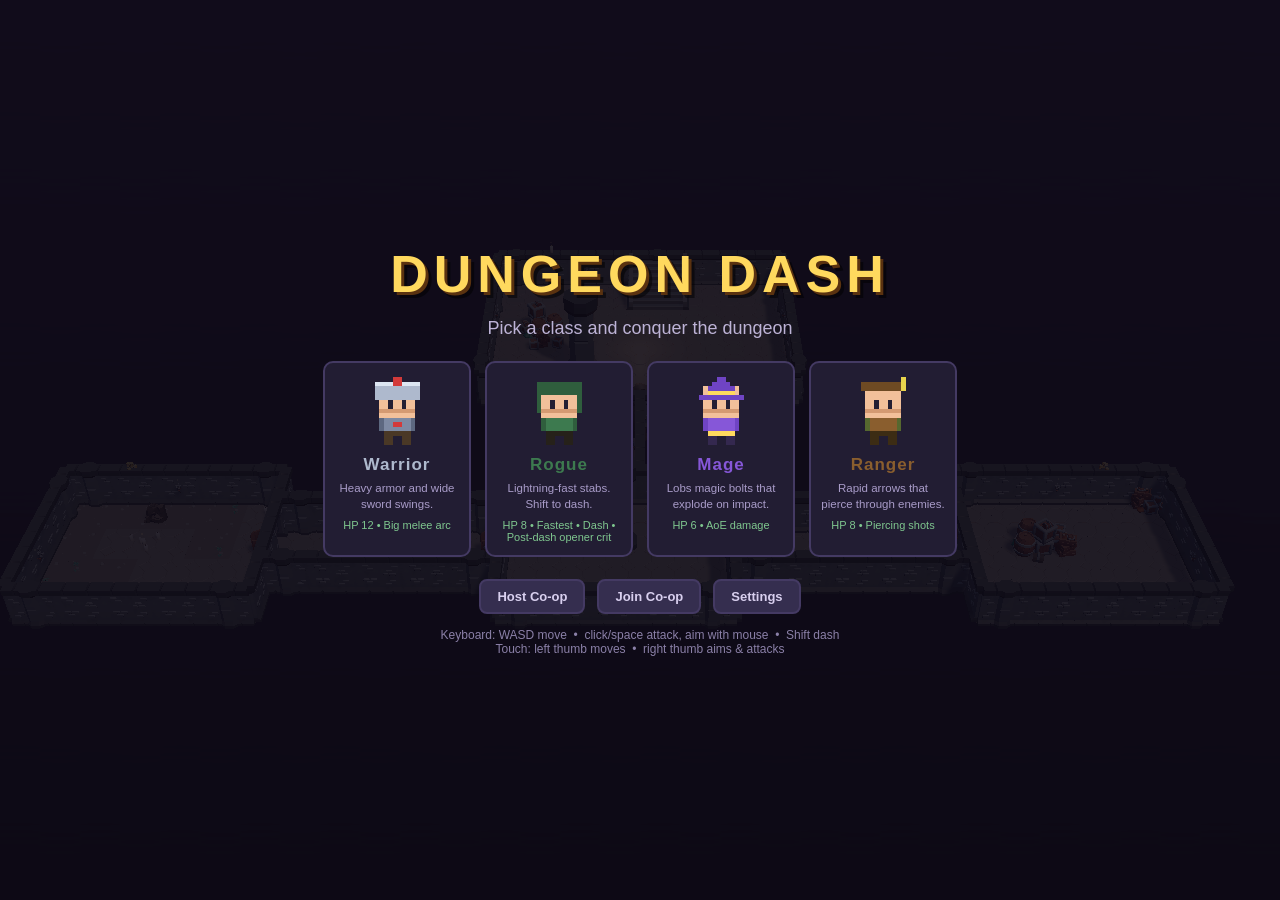
==== index.html @ c7dde2b9 "deploy: 4e2b95966d260692481fb67bce771318f95f78bc" ====
<!DOCTYPE html>
<html lang="en">
<head>
  <meta charset="UTF-8">
  <meta name="viewport" content="width=device-width, initial-scale=1.0, maximum-scale=1.0, user-scalable=no, viewport-fit=cover">
  <meta name="mobile-web-app-capable" content="yes">
  <title>Dungeon Dash</title>
  <link rel="stylesheet" href="css/style.css">
</head>
<body>
  <div id="wrap">
    <!-- 3D dungeon layer; sits behind #game, the transparent screen-space
         overlay canvas (HUD, damage numbers, map screen). -->
    <canvas id="game3d"></canvas>
    <canvas id="game" width="960" height="576"></canvas>

    <div id="menu" class="overlay">
      <h1>DUNGEON&nbsp;DASH</h1>
      <p class="tagline">Pick a class and conquer the dungeon</p>
      <button id="btn-continue" class="continue-btn hidden"></button>
      <div id="class-cards"></div>
      <p id="menu-mode-hint" class="hint hidden"></p>
      <div class="coop-row">
        <button id="btn-host" class="small-btn">Host Co-op</button>
        <button id="btn-join" class="small-btn">Join Co-op</button>
        <button id="btn-menu-settings" class="small-btn">Settings</button>
      </div>
      <p class="hint">Keyboard: WASD move &nbsp;&bull;&nbsp; click/space attack, aim with mouse &nbsp;&bull;&nbsp; Shift dash<br>
      Touch: left thumb moves &nbsp;&bull;&nbsp; right thumb aims &amp; attacks</p>
    </div>

    <div id="onboarding" class="overlay hidden">
      <h1 class="small">HOW TO PLAY</h1>
      <p id="ob-line1" class="tagline"></p>
      <p id="ob-line2" class="tagline"></p>
      <p id="ob-line3" class="tagline"></p>
      <p id="ob-line4" class="tagline"></p>
      <div class="buttons">
        <button id="btn-onboarding-done">Let's Go</button>
      </div>
    </div>

    <div id="lobby" class="overlay hidden">
      <h1 class="small">CO-OP</h1>
      <p id="lobby-status" class="tagline"></p>
      <div id="lobby-out" class="code-wrap hidden">
        <div id="room-code"></div>
      </div>
      <div id="lobby-in" class="code-wrap hidden">
        <input id="code-in" maxlength="8" autocomplete="off" autocapitalize="characters" placeholder="ROOM CODE">
        <button id="btn-accept" class="small-btn">Join</button>
      </div>
      <button id="btn-lobby-back" class="small-btn back">Back</button>
    </div>

    <div id="levelup" class="overlay hidden">
      <h1 class="small">LEVEL UP!</h1>
      <p class="tagline">Choose an upgrade (or press 1 / 2 / 3)</p>
      <div id="upgrade-cards"></div>
    </div>

    <div id="result" class="overlay hidden">
      <h1 id="result-title"></h1>
      <p id="result-stats"></p>
      <div class="buttons">
        <button id="btn-again">Play Again</button>
        <button id="btn-class">World Map</button>
      </div>
      <p class="hint">Enter: play again &nbsp;&bull;&nbsp; Esc: world map</p>
    </div>

    <div id="hub" class="overlay hidden">
      <div id="hub-header">
        <img id="hub-portrait" alt="hero">
        <div>
          <div id="hub-hero-name"></div>
          <div id="hub-hero-meta"></div>
        </div>
      </div>
      <div id="hub-xp-wrap">
        <div id="hub-xp-bg"><div id="hub-xp-fill"></div></div>
        <div id="hub-xp-label"></div>
      </div>
      <div id="hub-body">
        <div id="hub-left">
          <div class="inv-slot-label">STATS</div>
          <div id="hub-stats"></div>
          <div class="inv-slot-label" id="hub-attr-hdr">ATTRIBUTES</div>
          <div id="hub-attrs"></div>
        </div>
        <div id="hub-right">
          <div class="inv-slot-label">EQUIPMENT</div>
          <div id="hub-equip-slots"></div>
        </div>
      </div>
      <div class="buttons">
        <button id="btn-descend">Choose Dungeon</button>
        <button id="btn-switch-class">Switch Class</button>
      </div>
      <button id="btn-hub-continue" class="continue-btn hidden"></button>
      <div class="coop-row">
        <button id="btn-hub-host" class="small-btn">Host Co-op</button>
        <button id="btn-hub-join" class="small-btn">Join Co-op</button>
        <button id="btn-hub-settings" class="small-btn">Settings</button>
      </div>
      <div id="hub-quests-wrap">
        <div class="inv-slot-label">QUESTS</div>
        <div id="hub-quests"></div>
      </div>
      <button id="btn-hub-inventory" class="small-btn">View Bag</button>
      <p class="hint">I &mdash; open bag &nbsp;&bull;&nbsp; Descend to start a run</p>
    </div>


    <div id="raid-warning" class="overlay hidden">
      <h1 class="small" style="color:#ff5252">RAID!</h1>
      <p id="raid-text" class="tagline"></p>
      <div class="buttons">
        <button id="btn-fight-back">Fight Back</button>
        <button id="btn-flee">Flee to Map</button>
      </div>
      <p class="hint">Defend the town, or escape to the world map.</p>
    </div>

    <!-- Shown when the browser drops the WebGL context: the 3D canvas is the
         only gameplay-visible surface, so a lost context leaves a black
         rectangle under a live HUD. The game pauses and asks for a reload. -->
    <div id="webgl-lost" class="overlay hidden">
      <h1 class="small" style="color:#ff5252">DISPLAY LOST</h1>
      <p class="tagline">Your browser reset the 3D graphics context — this happens under memory
        pressure, or after a tab sits in the background a long time. The game has been paused so
        nothing happens off-screen. Reload to keep playing.</p>
      <div class="buttons">
        <button id="btn-webgl-reload">Reload</button>
      </div>
      <p class="hint">Your hero, gold and quest progress are saved.</p>
    </div>

    <div id="stats-overlay" class="overlay hidden">
      <h1 class="small">THE BARKEEP</h1>
      <p id="so-title" class="tagline"></p>
      <div id="so-body">
        <div id="so-col-left">
          <div class="inv-slot-label">STATS</div>
          <div id="so-stats"></div>
          <div id="so-attrs"></div>
        </div>
        <div id="so-col-mid">
          <div class="inv-slot-label">EQUIPMENT</div>
          <div id="so-equip"></div>
        </div>
        <div id="so-col-right">
          <div class="inv-slot-label">BAG</div>
          <div id="so-inv-grid"></div>
        </div>
      </div>
      <button id="btn-stats-close" class="small-btn">Close</button>
    </div>

    <div id="trader" class="overlay hidden">
      <h1 class="small">THE TRADER</h1>
      <p id="tr-gold" class="tagline"></p>
      <div id="tr-body">
        <div id="tr-col-buy">
          <div class="inv-slot-label">FOR SALE</div>
          <div id="tr-shop"></div>
        </div>
        <div id="tr-col-sell">
          <div class="inv-slot-label">YOUR BAG &mdash; SELL FOR GOLD</div>
          <div id="tr-inv"></div>
        </div>
      </div>
      <button id="btn-trader-close" class="small-btn">Close</button>
    </div>

    <div id="questgiver" class="overlay hidden">
      <h1 class="small">QUEST GIVER</h1>
      <p id="qg-sub" class="tagline"></p>
      <div id="qg-body">
        <div id="qg-col-active">
          <div class="inv-slot-label">ACTIVE</div>
          <div id="qg-active"></div>
        </div>
        <div id="qg-col-avail">
          <div class="inv-slot-label">AVAILABLE</div>
          <div id="qg-avail"></div>
        </div>
      </div>
      <button id="btn-quest-close" class="small-btn">Close</button>
    </div>

    <div id="inventory" class="overlay hidden">
      <h1 class="small">INVENTORY</h1>
      <div id="inv-body">
        <div id="inv-equip">
          <div class="inv-slot-wrap">
            <div class="inv-slot-label">WEAPON</div>
            <div class="inv-slot" id="inv-slot-weapon" data-slot="weapon"></div>
          </div>
          <div class="inv-slot-wrap">
            <div class="inv-slot-label">ARMOR</div>
            <div class="inv-slot" id="inv-slot-armor" data-slot="armor"></div>
          </div>
          <div class="inv-slot-wrap">
            <div class="inv-slot-label">TRINKET</div>
            <div class="inv-slot" id="inv-slot-trinket" data-slot="trinket"></div>
          </div>
        </div>
        <div id="inv-grid"></div>
      </div>
      <p class="hint">Click to equip &nbsp;&bull;&nbsp; I or Esc to close</p>
      <button id="btn-inv-close" class="small-btn">Close</button>
    </div>

    <!-- Transient modal, not part of the game.state machine: can be opened
         over menu or hub, so it's placed last in DOM order to always stack
         on top of whatever screen is behind it. -->
    <div id="settings" class="overlay hidden">
      <h1 class="small">SETTINGS</h1>
      <div class="hint">
        <label for="settings-volume">Sound Volume</label><br>
        <input type="range" id="settings-volume" min="0" max="100" step="1">
      </div>
      <button id="btn-settings-close" class="small-btn">Close</button>
    </div>

    <div id="inv-tooltip" class="inv-tooltip hidden"></div>
  </div>

  <!-- Resolves the bare "three" specifier for the 3D renderer module. -->
  <script type="importmap">
  { "imports": { "three": "./js/lib/three/three.module.js" } }
  </script>

  <!-- peerjs is a vendored UMD build that assigns window.Peer; it stays a
       classic script, which the spec guarantees runs before any deferred
       module, so net.js can rely on window.Peer existing. -->
  <script src="js/lib/peerjs.min.js"></script>

  <!-- ?v=4e2b9596 is stamped with the commit SHA at deploy time (pages.yml) so
       each release busts the browser cache; lib/ scripts are pinned + unchanged
       so they stay cacheable across deploys and are deliberately unstamped.
       Load order now lives in the modules' own import graph, not in tag order. -->
  <script type="module" src="js/boot.js?v=4e2b9596"></script>
  <script type="module" src="js/boot3d.js?v=4e2b9596"></script>
</body>
</html>
---- css/style.css ----
* { margin: 0; padding: 0; box-sizing: border-box; }

html, body {
  height: 100%;
  background: #14111c;
  color: #f2ecdd;
  font-family: "Trebuchet MS", Verdana, sans-serif;
  overflow: hidden;
}

body {
  display: flex;
  align-items: center;
  justify-content: center;
}

#wrap {
  position: relative;
  width: 100vw;
  height: 100vh;
  height: 100dvh;
}

#game {
  position: relative;
  z-index: 1;
  width: 100%;
  height: 100%;
  display: block;
  image-rendering: pixelated;
  touch-action: none;
}

/* 3D dungeon layer, behind the (transparent-in-3D-mode) #game canvas. */
#game3d {
  position: absolute;
  inset: 0;
  z-index: 0;
  width: 100%;
  height: 100%;
  display: block;
}

.overlay {
  position: absolute;
  inset: 0;
  /* above #game (z-index 1, which sits above the #game3d WebGL canvas) so the
     transparent game canvas can't intercept clicks on menus/level-up cards */
  z-index: 5;
  display: flex;
  flex-direction: column;
  align-items: center;
  justify-content: center;
  gap: 14px;
  background: rgba(14, 11, 22, 0.88);
  text-align: center;
  overflow-y: auto;
  padding: 16px;
}

.overlay.hidden { display: none; }

/* Content-heavy overlays can exceed the viewport height at ordinary window
   sizes, not just on phones. Top-align unconditionally: centered flex
   content taller than the viewport clips at the top and can't be scrolled
   to, so this is correct at every size, not just a fixed breakpoint, and a
   no-op when content already fits. */
#stats-overlay, #trader, #questgiver, #hub {
  justify-content: flex-start;
}

.overlay h1 {
  font-size: clamp(28px, 6vw, 52px);
  letter-spacing: 6px;
  color: #ffd95e;
  text-shadow: 3px 3px 0 #5a3210, 6px 6px 0 rgba(0, 0, 0, 0.5);
}

.tagline { color: #bdb3d6; font-size: clamp(13px, 1.8vw, 18px); }

#class-cards {
  display: flex;
  gap: 14px;
  flex-wrap: wrap;
  justify-content: center;
  margin: 8px 0;
}

.class-card {
  width: 148px;
  padding: 14px 10px 12px;
  background: #221d33;
  border: 2px solid #443a63;
  border-radius: 10px;
  cursor: pointer;
  transition: transform 0.12s, border-color 0.12s, background 0.12s;
  display: flex;
  flex-direction: column;
  align-items: center;
  gap: 6px;
  font-family: inherit;
  color: inherit;
}

.class-card:hover, .class-card:focus-visible {
  transform: translateY(-5px) scale(1.04);
  border-color: #ffd95e;
  background: #2c2545;
  outline: none;
}

.class-card img {
  width: 72px;
  height: 72px;
  image-rendering: pixelated;
}

.class-card .cname {
  font-size: 17px;
  font-weight: bold;
  letter-spacing: 1px;
}

.class-card .cdesc {
  font-size: 11.5px;
  color: #a99cc9;
  line-height: 1.35;
  min-height: 32px;
}

.class-card .cstats { font-size: 11px; color: #7fc78f; }

.coop-row { display: flex; gap: 12px; }

.small-btn {
  font-family: inherit;
  font-size: 13px;
  font-weight: bold;
  color: #d8cfee;
  background: #352e4f;
  border: 2px solid #443a63;
  border-radius: 8px;
  padding: 8px 16px;
  cursor: pointer;
}
.small-btn:hover { border-color: #ffd95e; color: #ffd95e; }
.small-btn.back { background: transparent; }
.small-btn.hidden { display: none; }

.code-wrap {
  display: flex;
  flex-direction: column;
  align-items: center;
  gap: 8px;
  width: min(440px, 86%);
}
.code-wrap.hidden { display: none; }

#room-code {
  font-size: clamp(36px, 8vw, 64px);
  font-weight: bold;
  letter-spacing: 14px;
  padding: 14px 16px 14px 30px;
  color: #ffd95e;
  background: #16121f;
  border: 2px solid #443a63;
  border-radius: 12px;
  font-family: monospace;
}

#code-in {
  width: 220px;
  text-align: center;
  text-transform: uppercase;
  font-size: 26px;
  font-weight: bold;
  letter-spacing: 8px;
  font-family: monospace;
  background: #16121f;
  color: #f2ecdd;
  border: 2px solid #443a63;
  border-radius: 10px;
  padding: 10px;
}
#code-in:focus { outline: none; border-color: #ffd95e; }

#menu-mode-hint { color: #ffd95e; font-size: 14px; }
#menu-mode-hint.hidden { display: none; }

.continue-btn {
  font-family: inherit;
  font-size: 15px;
  font-weight: bold;
  color: #1c1428;
  background: #7fc78f;
  border: none;
  border-radius: 8px;
  padding: 10px 20px;
  cursor: pointer;
  box-shadow: 0 4px 0 #3f7d4e;
}
.continue-btn:hover { transform: translateY(-2px); }
.continue-btn.hidden { display: none; }

#upgrade-cards { display: flex; gap: 14px; justify-content: center; }

.upgrade-card { width: 168px; padding: 18px 12px; }
.upgrade-card .ckey {
  width: 22px; height: 22px;
  border-radius: 50%;
  background: #443a63;
  color: #ffd95e;
  font-size: 13px;
  font-weight: bold;
  line-height: 22px;
}
.upgrade-card .cname { color: #ffd95e; }

.overlay h1.small { font-size: clamp(22px, 4vw, 36px); }

.hint { font-size: 12px; color: #8b80a8; }

.buttons { display: flex; gap: 14px; }

.buttons button {
  font-family: inherit;
  font-size: 16px;
  font-weight: bold;
  letter-spacing: 1px;
  color: #1c1428;
  background: #ffd95e;
  border: none;
  border-radius: 8px;
  padding: 11px 22px;
  cursor: pointer;
  box-shadow: 0 4px 0 #b08820;
  transition: transform 0.1s;
}

.buttons button:hover { transform: translateY(-2px); }
.buttons button:active { transform: translateY(2px); box-shadow: 0 1px 0 #b08820; }

#btn-class { background: #b9aee0; box-shadow: 0 4px 0 #6c5f97; }

#result-stats { font-size: 17px; color: #d8cfee; line-height: 1.6; }

/* ---- Inventory overlay ---- */
#inv-body {
  display: flex;
  gap: 24px;
  align-items: flex-start;
  flex-wrap: wrap;
  justify-content: center;
  margin: 4px 0 8px;
}

#inv-equip { display: flex; flex-direction: column; gap: 10px; }

.inv-slot-wrap { display: flex; flex-direction: column; align-items: center; gap: 4px; }
.inv-slot-label { font-size: 10px; color: #8b80a8; letter-spacing: 1px; }

.inv-slot, .inv-item {
  width: 56px; height: 56px;
  background: #16121f;
  border: 2px solid #443a63;
  border-radius: 8px;
  display: flex; align-items: center; justify-content: center;
  cursor: pointer; flex-shrink: 0;
}
.inv-slot:hover, .inv-item:hover { border-color: #ffd95e; }
.inv-slot.has-item { border-color: #6b5e96; }
.inv-slot img, .inv-item img { width: 32px; height: 32px; image-rendering: pixelated; }

#inv-grid { display: grid; grid-template-columns: repeat(4, 56px); gap: 8px; }

.rarity-common { border-color: #8b80a8 !important; }
.rarity-rare   { border-color: #4a9bff !important; }
.rarity-epic   { border-color: #c87dff !important; }

.inv-empty { color: #8b80a8; font-size: 13px; grid-column: 1 / -1; padding: 8px 0; }

.inv-tooltip {
  position: fixed;
  background: #1a1626;
  border: 2px solid #443a63;
  border-radius: 8px;
  padding: 10px 14px;
  font-size: 12px;
  color: #d8cfee;
  max-width: 190px;
  z-index: 200;
  pointer-events: none;
  line-height: 1.5;
}
.inv-tooltip.hidden { display: none; }
.inv-tooltip-name { font-weight: bold; font-size: 13px; margin-bottom: 3px; }
.inv-tooltip-rarity { font-size: 10px; color: #8b80a8; margin-bottom: 6px; letter-spacing: 1px; }
.inv-tooltip-stat { line-height: 1.6; }
.inv-tooltip-stat.better { color: #6fce6f; }
.inv-tooltip-stat.worse  { color: #e8484f; }

/* ---- Hero Hub ---- */
#hub-header {
  display: flex;
  align-items: center;
  gap: 16px;
  margin-bottom: 6px;
}

#hub-portrait {
  width: 72px;
  height: 72px;
  image-rendering: pixelated;
  border: 2px solid #443a63;
  border-radius: 10px;
  background: #16121f;
  padding: 6px;
  flex-shrink: 0;
}

#hub-hero-name {
  font-size: 20px;
  font-weight: bold;
  color: #ffd95e;
}

#hub-hero-meta {
  font-size: 12px;
  color: #9b90b8;
  margin-top: 4px;
}

#hub-xp-wrap { width: min(420px, 88vw); margin: 2px 0 4px; }

#hub-xp-bg {
  height: 7px;
  background: #1a1626;
  border-radius: 4px;
  overflow: hidden;
}

#hub-xp-fill {
  height: 100%;
  background: #a06ce8;
  border-radius: 4px;
}

#hub-xp-label {
  font-size: 11px;
  color: #8b80a8;
  text-align: right;
  margin-top: 2px;
}

#hub-body {
  display: flex;
  gap: 24px;
  flex-wrap: wrap;
  justify-content: center;
  align-items: flex-start;
  margin: 6px 0;
  width: min(540px, 94vw);
}

#hub-left, #hub-right {
  display: flex;
  flex-direction: column;
  gap: 6px;
  flex: 1;
  min-width: 180px;
}

#hub-stats { display: flex; flex-direction: column; gap: 3px; }

.hub-stat-row {
  display: flex;
  justify-content: space-between;
  align-items: baseline;
  font-size: 13px;
}

.hub-stat-key { color: #8b80a8; font-size: 11px; }
.hub-stat-val { color: #d8cfee; font-weight: bold; }

#hub-attr-hdr { margin-top: 8px; }
#hub-attrs { display: flex; flex-direction: column; gap: 5px; }

.hub-attr-row {
  display: flex;
  align-items: center;
  gap: 6px;
  font-size: 13px;
}

.hub-attr-name { color: #bdb3d6; min-width: 64px; }
.hub-attr-val  { color: #ffd95e; font-weight: bold; min-width: 20px; text-align: center; }
.hub-attr-desc { color: #9b90b8; font-size: 10px; flex: 1; }

.hub-attr-btn {
  width: 22px;
  height: 22px;
  border-radius: 50%;
  background: #443a63;
  color: #ffd95e;
  font-size: 15px;
  font-weight: bold;
  border: none;
  cursor: pointer;
  font-family: inherit;
  line-height: 22px;
  padding: 0;
  flex-shrink: 0;
  text-align: center;
}
.hub-attr-btn:hover { background: #6b5e96; }

#hub-equip-slots { display: flex; gap: 10px; flex-wrap: wrap; }

#btn-switch-class { background: #b9aee0; box-shadow: 0 4px 0 #6c5f97; }

/* ---- Barkeep stats overlay ---- */
#so-body {
  display: flex;
  gap: 24px;
  flex-wrap: wrap;
  justify-content: center;
  align-items: flex-start;
  margin: 10px 0;
  width: min(720px, 94vw);
}
#so-col-left, #so-col-mid, #so-col-right {
  display: flex;
  flex-direction: column;
  gap: 8px;
  flex: 1;
  min-width: 180px;
}
#so-stats { display: flex; flex-direction: column; gap: 3px; }
#so-attrs { display: flex; flex-direction: column; gap: 5px; margin-top: 6px; }
#so-equip { display: flex; gap: 10px; flex-wrap: wrap; }
#so-inv-grid { display: grid; grid-template-columns: repeat(4, 56px); gap: 8px; }

/* ---- Trader shop ---- */
#tr-body {
  display: flex;
  gap: 24px;
  flex-wrap: wrap;
  justify-content: center;
  align-items: flex-start;
  margin: 10px 0;
  width: min(680px, 94vw);
}
#tr-col-buy, #tr-col-sell { display: flex; flex-direction: column; gap: 8px; flex: 1; min-width: 240px; }
#tr-shop, #tr-inv { display: flex; flex-direction: column; gap: 6px; }
.shop-row {
  display: flex; align-items: center; gap: 10px;
  background: #16121f; border: 2px solid #443a63; border-radius: 8px; padding: 6px 8px;
}
.shop-row.rarity-common { border-color: #8b80a8; }
.shop-row.rarity-rare   { border-color: #4a9bff; }
.shop-row.rarity-epic   { border-color: #c87dff; }
.shop-row img { width: 32px; height: 32px; image-rendering: pixelated; flex-shrink: 0; }
.shop-name { flex: 1; font-size: 12px; color: #d8cfee; text-align: left; }
.shop-price { font-size: 12px; color: #ffd14a; min-width: 42px; text-align: right; }
.shop-btn {
  font-family: inherit; border: none; border-radius: 6px; padding: 5px 10px;
  font-size: 12px; font-weight: bold; cursor: pointer; background: #6fce6f; color: #0e1b24;
}
.shop-btn:hover { filter: brightness(1.1); }
.shop-btn:disabled { background: #3a4a3a; color: #7a8a7a; cursor: not-allowed; }
.shop-btn.sell { background: #e8c84a; }
.shop-btn.danger { background: #e8484f; color: #fff; }
.shop-empty { color: #8b80a8; font-size: 13px; padding: 8px 0; }

/* ---- Quest Giver ---- */
#qg-body {
  display: flex;
  gap: 24px;
  flex-wrap: wrap;
  justify-content: center;
  align-items: flex-start;
  margin: 10px 0;
  width: min(680px, 94vw);
}
#qg-col-active, #qg-col-avail { display: flex; flex-direction: column; gap: 8px; flex: 1; min-width: 240px; }
#qg-active, #qg-avail { display: flex; flex-direction: column; gap: 8px; }
.quest-card { background: #16121f; border: 2px solid #443a63; border-radius: 8px; padding: 8px 10px; text-align: left; }
.quest-card .q-title { font-size: 13px; font-weight: bold; color: #ffd95e; }
.quest-card .q-desc { font-size: 11px; color: #bdb3d6; margin: 2px 0 4px; }
.quest-card .q-reward { font-size: 11px; color: #ffd14a; }
.q-bar-bg { height: 6px; background: #1a1626; border-radius: 3px; overflow: hidden; margin: 5px 0; }
.q-bar-fill { height: 100%; background: #6fce6f; }
.q-actions { margin-top: 6px; }

@media (max-width: 720px) {
  #so-body {
    flex-direction: column;
    flex-wrap: nowrap;
    width: 94vw;
  }
  #so-col-left, #so-col-mid, #so-col-right { width: 100%; min-width: 0; }
  #so-inv-grid { grid-template-columns: repeat(auto-fill, 48px); justify-content: center; }
  #stats-overlay .inv-slot, #stats-overlay .inv-item { width: 48px; height: 48px; }

  #tr-body { flex-direction: column; flex-wrap: nowrap; width: 94vw; }
  #tr-col-buy, #tr-col-sell { width: 100%; min-width: 0; }

  #qg-body { flex-direction: column; flex-wrap: nowrap; width: 94vw; }
  #qg-col-active, #qg-col-avail { width: 100%; min-width: 0; }
}

/* Hub quest log */
#hub-quests-wrap { width: min(420px, 88vw); }
#hub-quests { display: flex; flex-direction: column; gap: 8px; margin-top: 4px; }

.hub-quest-row {
  background: #16121f;
  border: 1px solid #2e2845;
  border-radius: 8px;
  padding: 8px 10px;
}
.hub-quest-title { font-size: 13px; font-weight: bold; color: #ffd95e; margin-bottom: 2px; }
.hub-quest-desc  { font-size: 11px; color: #9b90b8; margin-bottom: 4px; }
.hub-quest-reward { font-size: 10px; color: #9b90b8; margin-top: 3px; }

.hub-quest-bar-bg {
  height: 5px;
  background: #2e2845;
  border-radius: 3px;
  overflow: hidden;
}
.hub-quest-bar-fill {
  height: 100%;
  background: #ffd95e;
  border-radius: 3px;
}
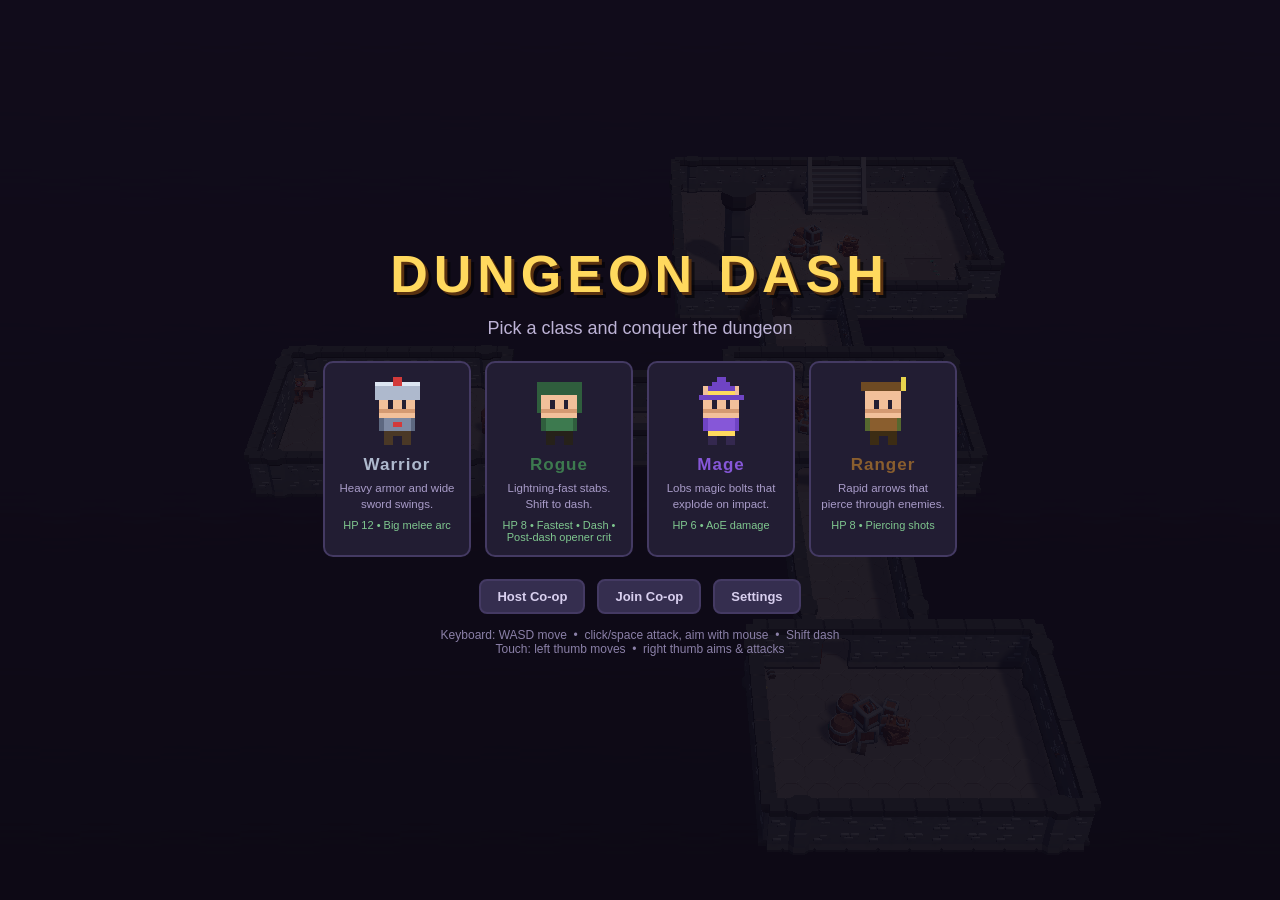
==== commit 7b31fcda: "deploy: 428b9b89934fccb1e18f4213278924076cb11e1b" ====
--- a/index.html
+++ b/index.html
@@ -237,11 +237,11 @@
        module, so net.js can rely on window.Peer existing. -->
   <script src="js/lib/peerjs.min.js"></script>
 
-  <!-- ?v=4e2b9596 is stamped with the commit SHA at deploy time (pages.yml) so
+  <!-- ?v=428b9b89 is stamped with the commit SHA at deploy time (pages.yml) so
        each release busts the browser cache; lib/ scripts are pinned + unchanged
        so they stay cacheable across deploys and are deliberately unstamped.
        Load order now lives in the modules' own import graph, not in tag order. -->
-  <script type="module" src="js/boot.js?v=4e2b9596"></script>
-  <script type="module" src="js/boot3d.js?v=4e2b9596"></script>
+  <script type="module" src="js/boot.js?v=428b9b89"></script>
+  <script type="module" src="js/boot3d.js?v=428b9b89"></script>
 </body>
 </html>
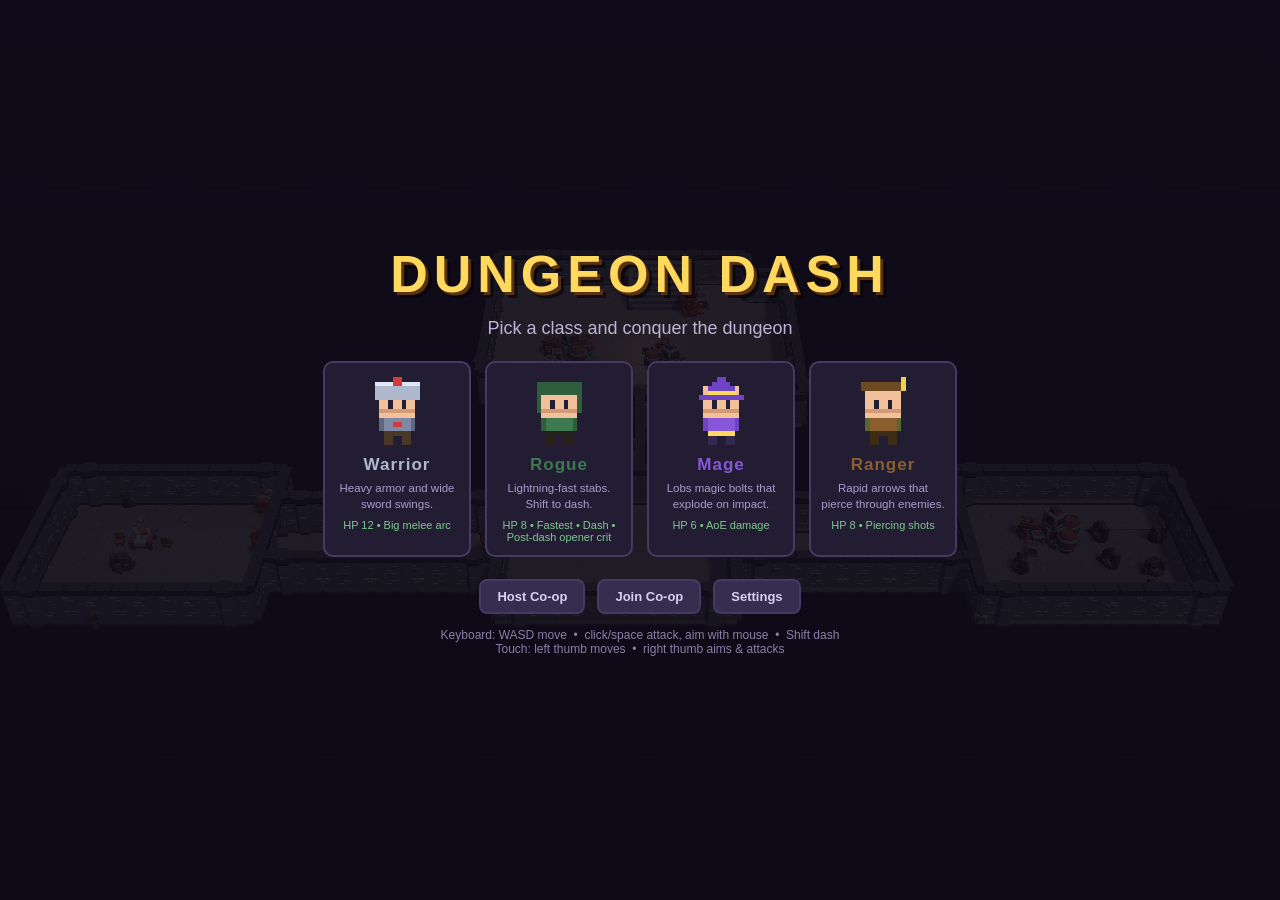
==== commit f2e4a613: "Fix NPC greeting toasts: invisible behind their own overlay qa's Phase 4 verification pass found the" ====
--- a/index.html
+++ b/index.html
@@ -13,6 +13,12 @@
          overlay canvas (HUD, damage numbers, map screen). -->
     <canvas id="game3d"></canvas>
     <canvas id="game" width="960" height="576"></canvas>
+
+    <!-- NPC greeting, shown once per NPC per session on first interact. Lives
+         above every .overlay (z-index 5) so it's still legible the instant an
+         NPC's stats/shop/quest overlay covers the world canvas underneath it -
+         see js/town.js's npcGreetToast(). -->
+    <div id="npc-greet-toast" class="npc-greet hidden"></div>
 
     <div id="menu" class="overlay">
       <h1>DUNGEON&nbsp;DASH</h1>
@@ -237,11 +243,11 @@
        module, so net.js can rely on window.Peer existing. -->
   <script src="js/lib/peerjs.min.js"></script>
 
-  <!-- ?v=428b9b89 is stamped with the commit SHA at deploy time (pages.yml) so
+  <!-- ?v=__BUILD__ is stamped with the commit SHA at deploy time (pages.yml) so
        each release busts the browser cache; lib/ scripts are pinned + unchanged
        so they stay cacheable across deploys and are deliberately unstamped.
        Load order now lives in the modules' own import graph, not in tag order. -->
-  <script type="module" src="js/boot.js?v=428b9b89"></script>
-  <script type="module" src="js/boot3d.js?v=428b9b89"></script>
+  <script type="module" src="js/boot.js?v=__BUILD__"></script>
+  <script type="module" src="js/boot3d.js?v=__BUILD__"></script>
 </body>
 </html>
--- a/css/style.css
+++ b/css/style.css
@@ -298,6 +298,32 @@
 .inv-tooltip-stat { line-height: 1.6; }
 .inv-tooltip-stat.better { color: #6fce6f; }
 .inv-tooltip-stat.worse  { color: #e8484f; }
+
+/* NPC greeting toast (js/town.js's npcGreetToast()). Fixed + above every
+   .overlay (z-index 5) and .inv-tooltip (200) so it stays legible the instant
+   an NPC's stats/shop/quest overlay opens over the world canvas underneath -
+   the overlay's own opacity would otherwise bury a canvas-drawn toast. */
+.npc-greet {
+  position: fixed;
+  left: 50%;
+  top: 10%;
+  transform: translate(-50%, -8px);
+  max-width: min(480px, 84vw);
+  background: #1a1626;
+  border: 2px solid #443a63;
+  border-radius: 8px;
+  padding: 10px 18px;
+  font-size: 14px;
+  color: #d8cfee;
+  text-align: center;
+  line-height: 1.5;
+  z-index: 250;
+  pointer-events: none;
+  opacity: 0;
+  transition: opacity 0.25s ease, transform 0.25s ease;
+}
+.npc-greet.hidden { display: none; }
+.npc-greet.visible { opacity: 1; transform: translate(-50%, 0); }
 
 /* ---- Hero Hub ---- */
 #hub-header {
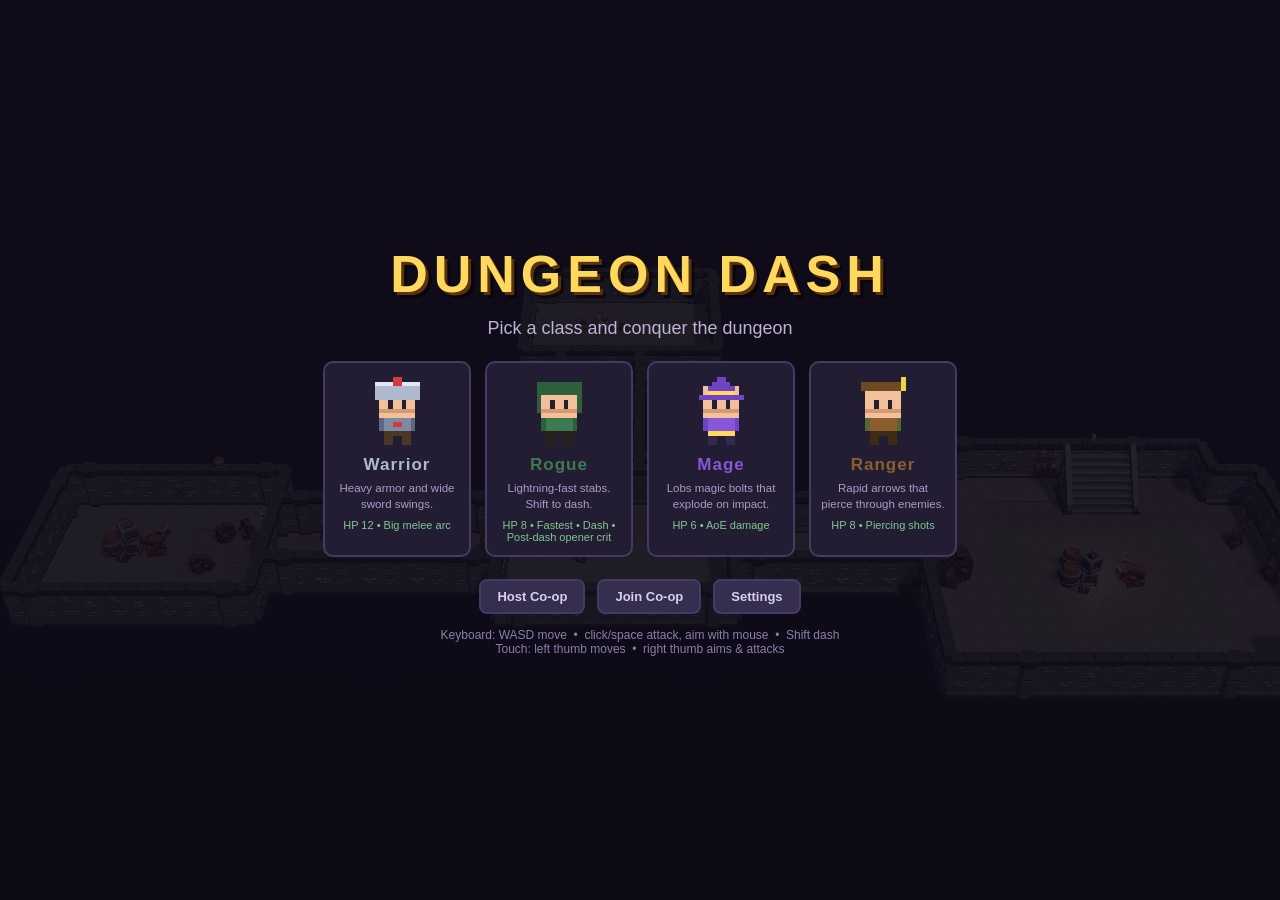
==== commit c3c341fe: "deploy: f2e4a6136107aedb1bed714c3277a60ffd9de32a" ====
--- a/index.html
+++ b/index.html
@@ -243,11 +243,11 @@
        module, so net.js can rely on window.Peer existing. -->
   <script src="js/lib/peerjs.min.js"></script>
 
-  <!-- ?v=__BUILD__ is stamped with the commit SHA at deploy time (pages.yml) so
+  <!-- ?v=f2e4a613 is stamped with the commit SHA at deploy time (pages.yml) so
        each release busts the browser cache; lib/ scripts are pinned + unchanged
        so they stay cacheable across deploys and are deliberately unstamped.
        Load order now lives in the modules' own import graph, not in tag order. -->
-  <script type="module" src="js/boot.js?v=__BUILD__"></script>
-  <script type="module" src="js/boot3d.js?v=__BUILD__"></script>
+  <script type="module" src="js/boot.js?v=f2e4a613"></script>
+  <script type="module" src="js/boot3d.js?v=f2e4a613"></script>
 </body>
 </html>
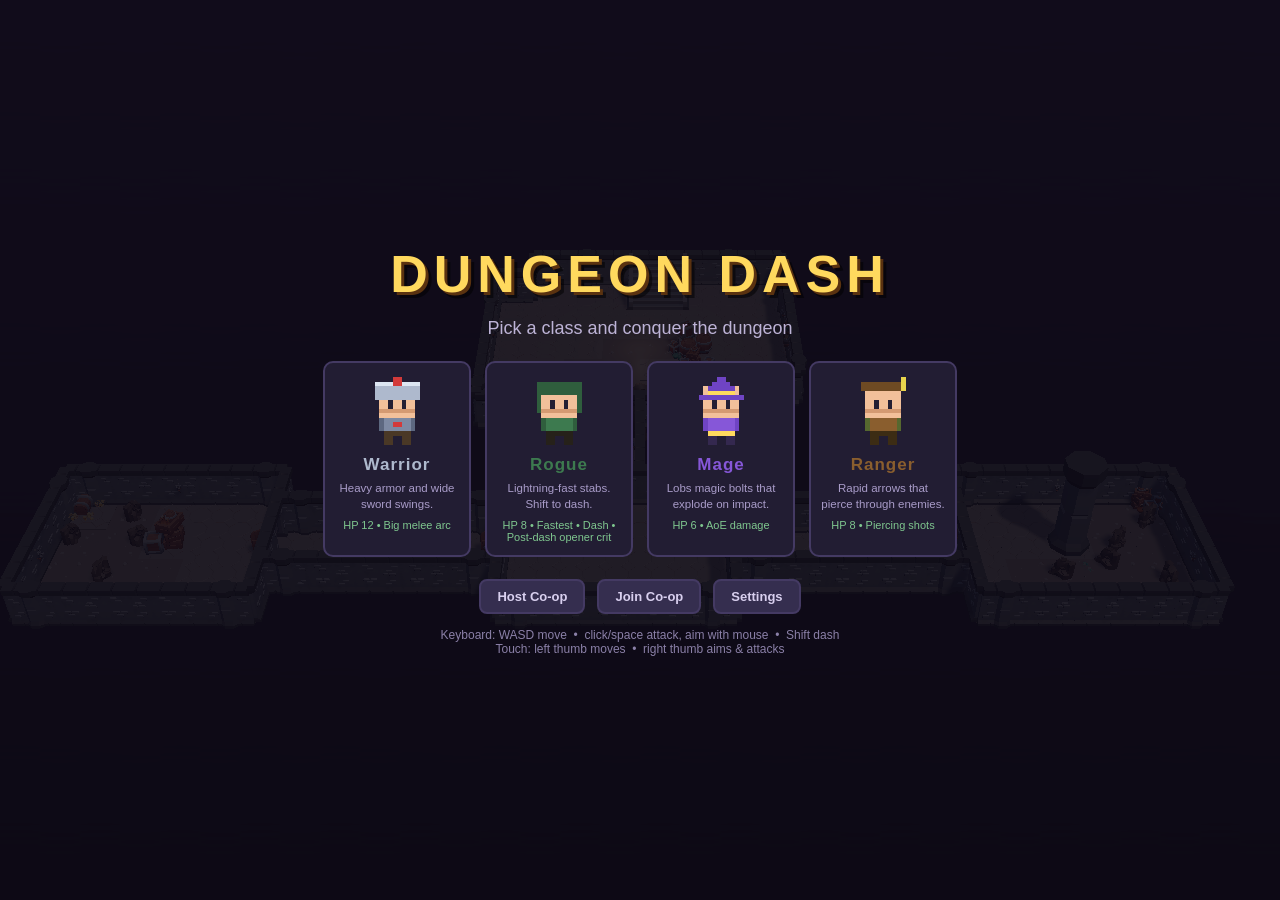
==== commit d8e4d9a8: "deploy: 399800379fff52bc079a7a923b159a4cb6fb46e3" ====
--- a/index.html
+++ b/index.html
@@ -243,11 +243,11 @@
        module, so net.js can rely on window.Peer existing. -->
   <script src="js/lib/peerjs.min.js"></script>
 
-  <!-- ?v=f2e4a613 is stamped with the commit SHA at deploy time (pages.yml) so
+  <!-- ?v=39980037 is stamped with the commit SHA at deploy time (pages.yml) so
        each release busts the browser cache; lib/ scripts are pinned + unchanged
        so they stay cacheable across deploys and are deliberately unstamped.
        Load order now lives in the modules' own import graph, not in tag order. -->
-  <script type="module" src="js/boot.js?v=f2e4a613"></script>
-  <script type="module" src="js/boot3d.js?v=f2e4a613"></script>
+  <script type="module" src="js/boot.js?v=39980037"></script>
+  <script type="module" src="js/boot3d.js?v=39980037"></script>
 </body>
 </html>
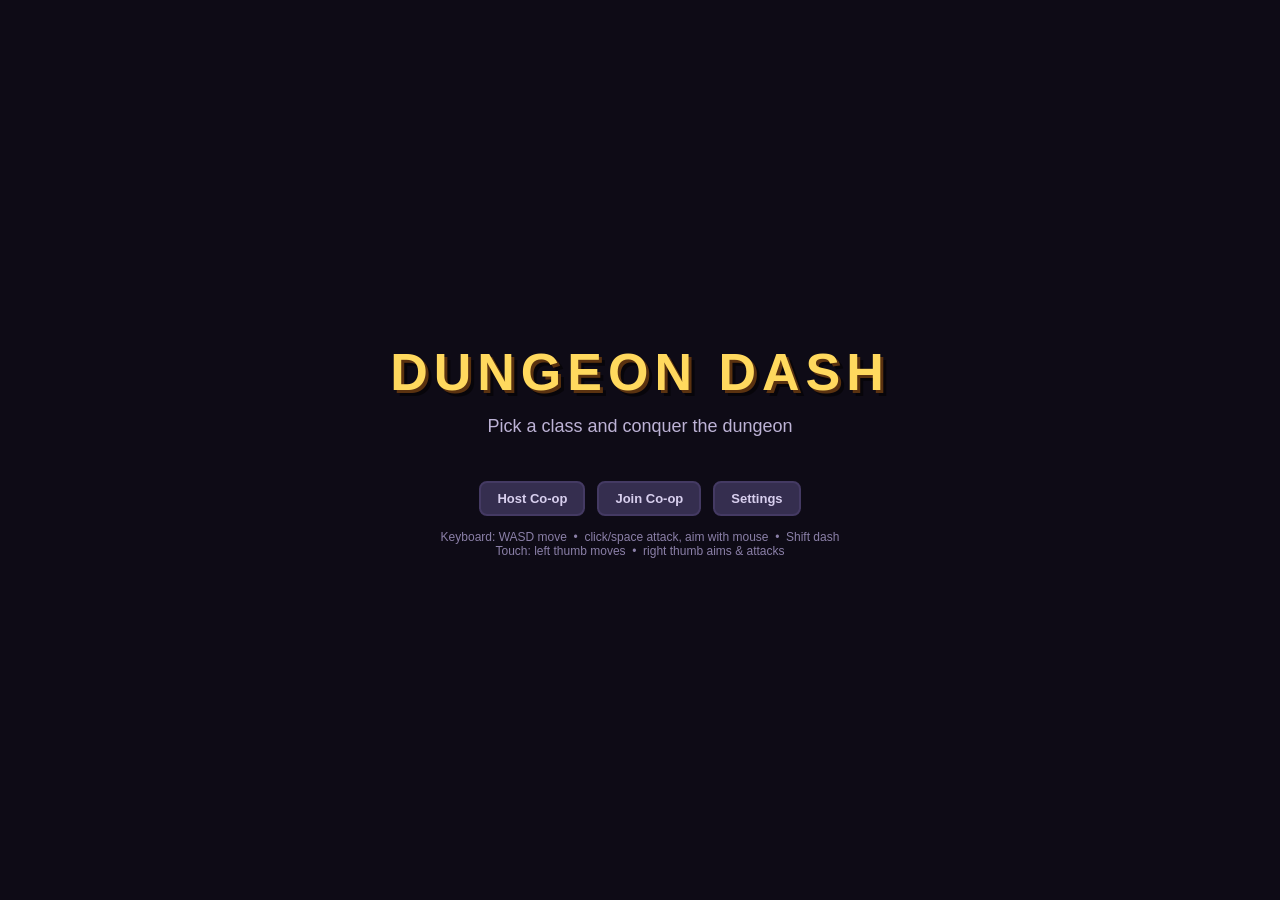
==== commit ec23b270: "Phase 5: cleanup and settings completion qa: - Fix Quest Giver rendering as the Barkeep in town: the" ====
--- a/index.html
+++ b/index.html
@@ -223,9 +223,18 @@
          on top of whatever screen is behind it. -->
     <div id="settings" class="overlay hidden">
       <h1 class="small">SETTINGS</h1>
+      <!-- Four sliders per docs/design/audio-spec.md §4.1: Master, SFX, Music,
+           Ambience — each a [0,1] multiplier on its bus. Zero on a slider IS
+           mute; the spec wants no separate mute toggle. -->
       <div class="hint">
-        <label for="settings-volume">Sound Volume</label><br>
-        <input type="range" id="settings-volume" min="0" max="100" step="1">
+        <label for="settings-volume">Master Volume</label><br>
+        <input type="range" id="settings-volume" min="0" max="100" step="1"><br>
+        <label for="settings-sfx">Sound Effects</label><br>
+        <input type="range" id="settings-sfx" min="0" max="100" step="1"><br>
+        <label for="settings-music">Music</label><br>
+        <input type="range" id="settings-music" min="0" max="100" step="1"><br>
+        <label for="settings-ambience">Ambience</label><br>
+        <input type="range" id="settings-ambience" min="0" max="100" step="1">
       </div>
       <button id="btn-settings-close" class="small-btn">Close</button>
     </div>
@@ -243,11 +252,11 @@
        module, so net.js can rely on window.Peer existing. -->
   <script src="js/lib/peerjs.min.js"></script>
 
-  <!-- ?v=39980037 is stamped with the commit SHA at deploy time (pages.yml) so
+  <!-- ?v=__BUILD__ is stamped with the commit SHA at deploy time (pages.yml) so
        each release busts the browser cache; lib/ scripts are pinned + unchanged
        so they stay cacheable across deploys and are deliberately unstamped.
        Load order now lives in the modules' own import graph, not in tag order. -->
-  <script type="module" src="js/boot.js?v=39980037"></script>
-  <script type="module" src="js/boot3d.js?v=39980037"></script>
+  <script type="module" src="js/boot.js?v=__BUILD__"></script>
+  <script type="module" src="js/boot3d.js?v=__BUILD__"></script>
 </body>
 </html>
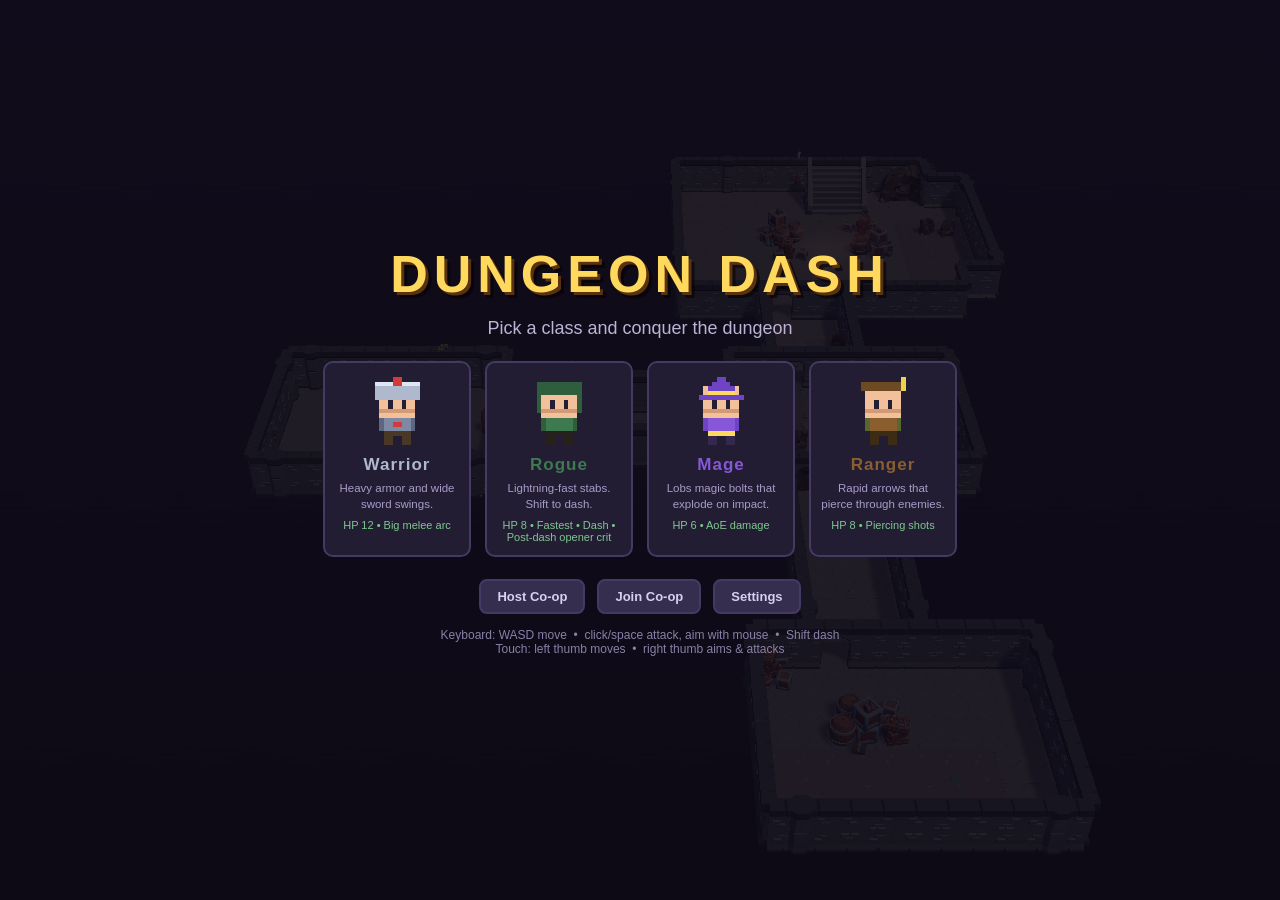
==== commit e6beee8b: "deploy: ec23b27091c072069b1fe17967fd1ea41ad2b114" ====
--- a/index.html
+++ b/index.html
@@ -252,11 +252,11 @@
        module, so net.js can rely on window.Peer existing. -->
   <script src="js/lib/peerjs.min.js"></script>
 
-  <!-- ?v=__BUILD__ is stamped with the commit SHA at deploy time (pages.yml) so
+  <!-- ?v=ec23b270 is stamped with the commit SHA at deploy time (pages.yml) so
        each release busts the browser cache; lib/ scripts are pinned + unchanged
        so they stay cacheable across deploys and are deliberately unstamped.
        Load order now lives in the modules' own import graph, not in tag order. -->
-  <script type="module" src="js/boot.js?v=__BUILD__"></script>
-  <script type="module" src="js/boot3d.js?v=__BUILD__"></script>
+  <script type="module" src="js/boot.js?v=ec23b270"></script>
+  <script type="module" src="js/boot3d.js?v=ec23b270"></script>
 </body>
 </html>
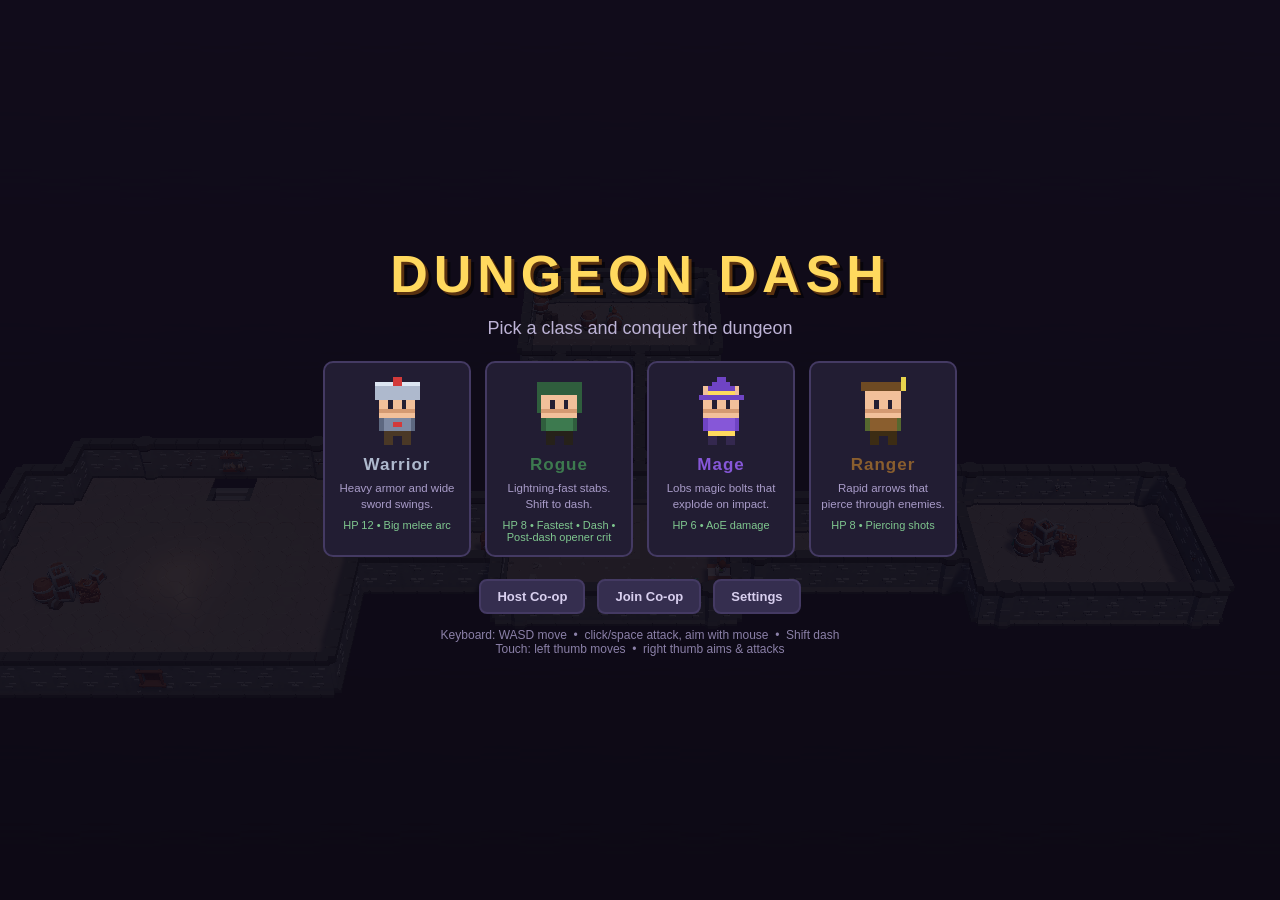
==== commit 6e30c4b8: "deploy: d34ef17e58a191d2f322cf45b18850aa34215a53" ====
--- a/index.html
+++ b/index.html
@@ -252,11 +252,11 @@
        module, so net.js can rely on window.Peer existing. -->
   <script src="js/lib/peerjs.min.js"></script>
 
-  <!-- ?v=ec23b270 is stamped with the commit SHA at deploy time (pages.yml) so
+  <!-- ?v=d34ef17e is stamped with the commit SHA at deploy time (pages.yml) so
        each release busts the browser cache; lib/ scripts are pinned + unchanged
        so they stay cacheable across deploys and are deliberately unstamped.
        Load order now lives in the modules' own import graph, not in tag order. -->
-  <script type="module" src="js/boot.js?v=ec23b270"></script>
-  <script type="module" src="js/boot3d.js?v=ec23b270"></script>
+  <script type="module" src="js/boot.js?v=d34ef17e"></script>
+  <script type="module" src="js/boot3d.js?v=d34ef17e"></script>
 </body>
 </html>
